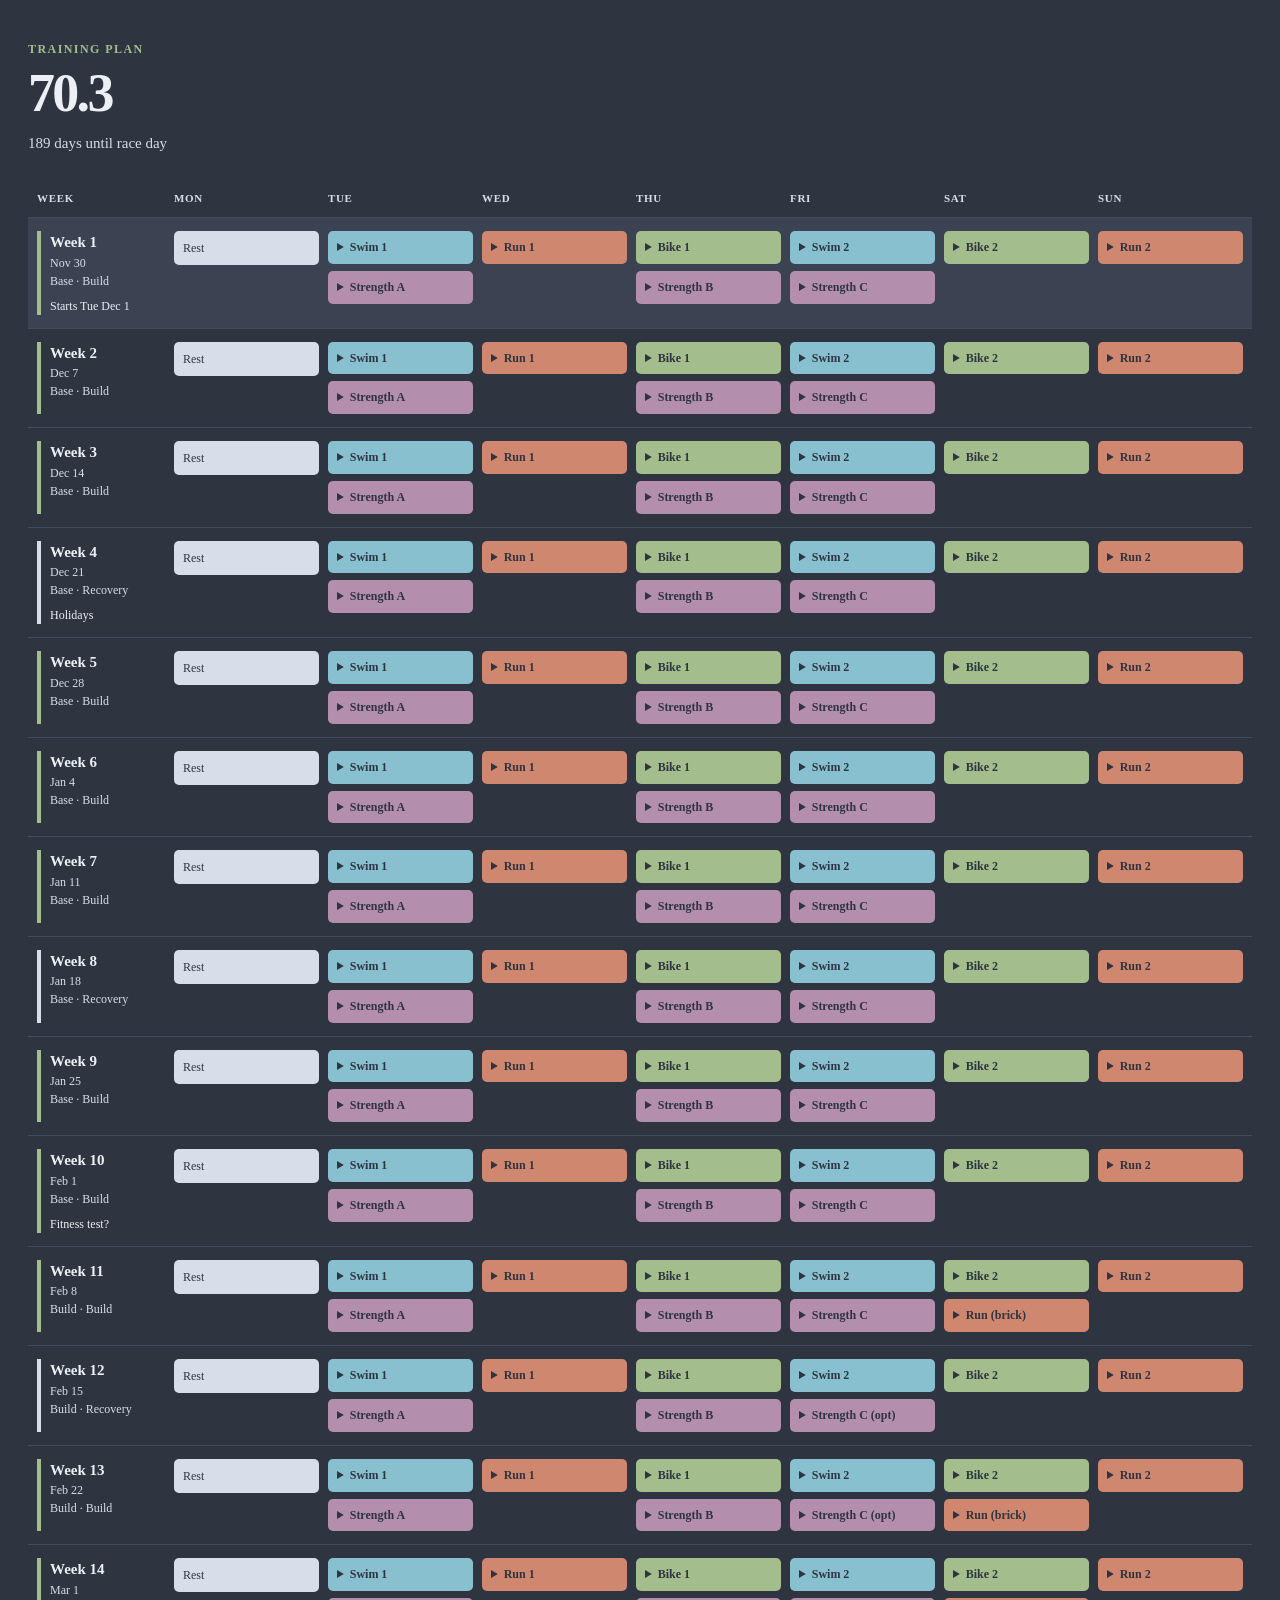
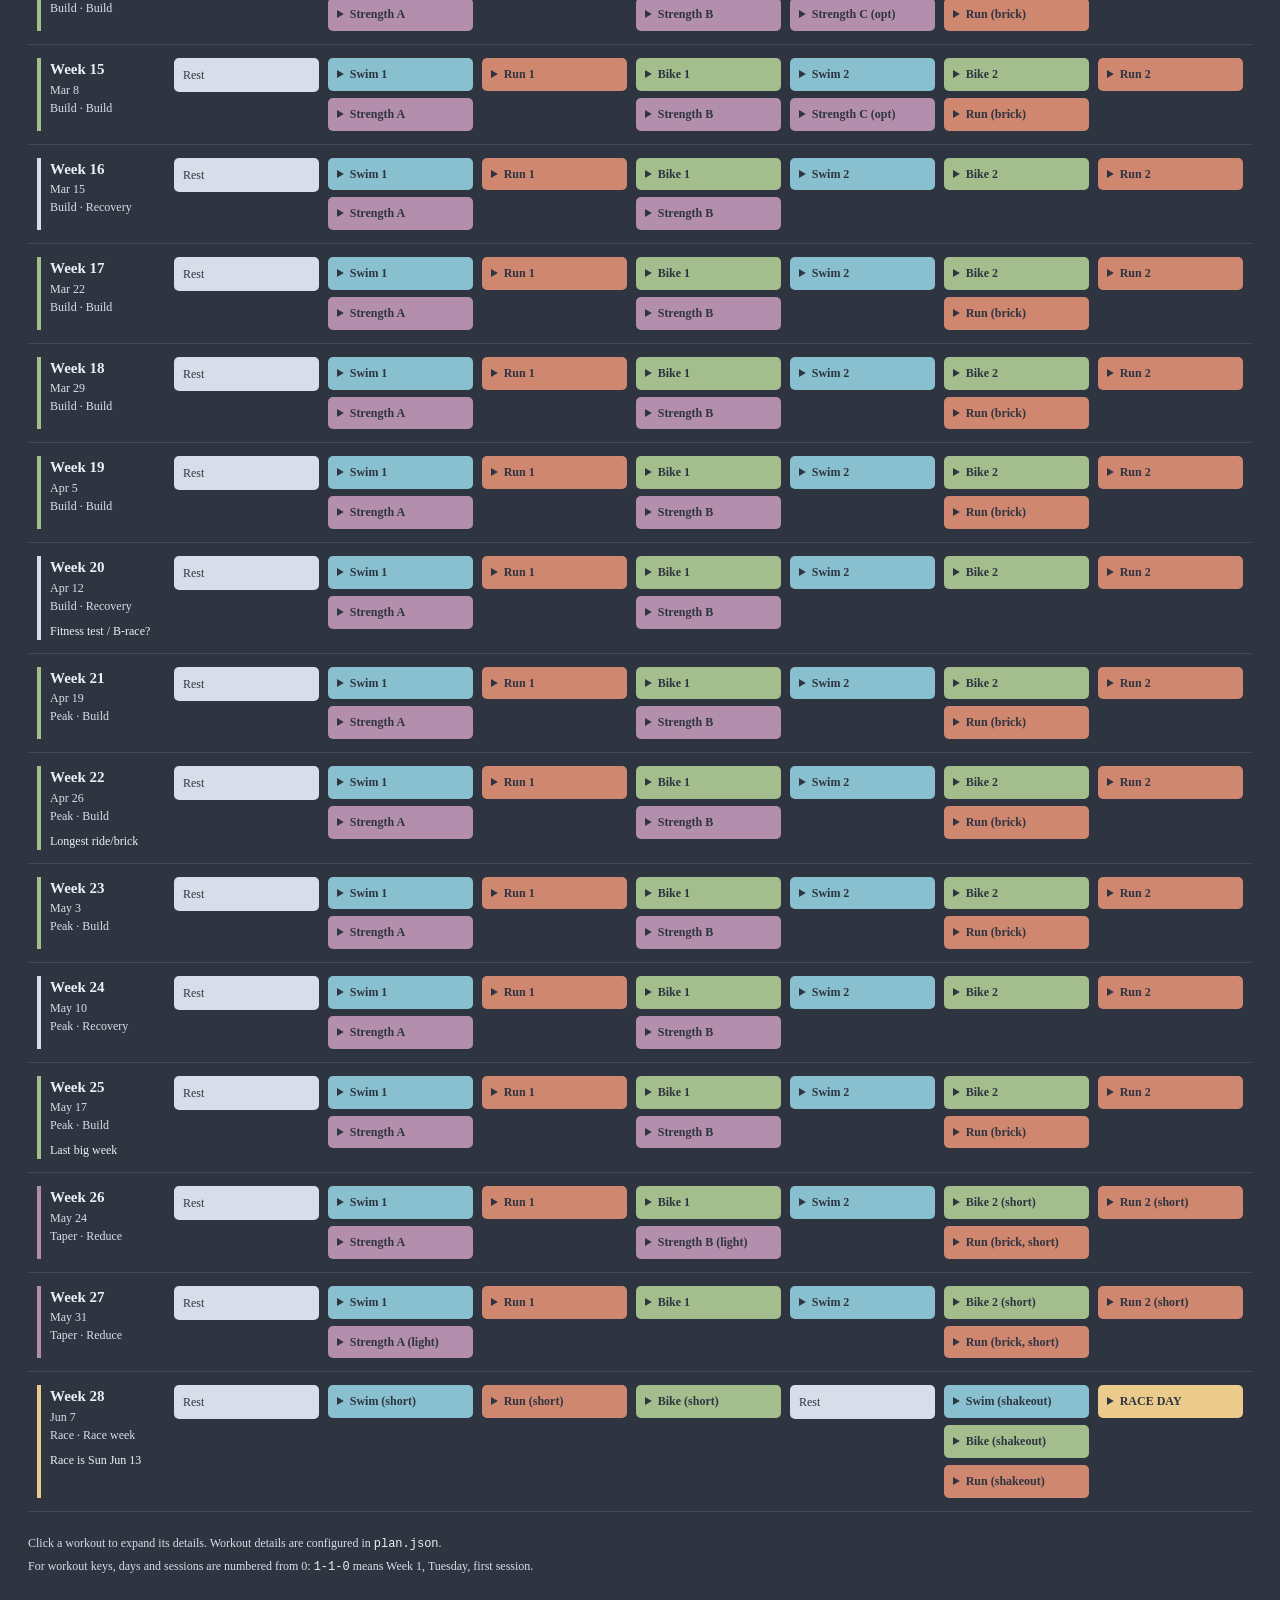
==== triathlon/index.html @ dd77b483 "Removed .html parts and used proper routing" ====
<!doctype html>
<html lang="en">
<head>
  <meta charset="utf-8">
  <meta name="viewport" content="width=device-width, initial-scale=1">
  <meta name="theme-color" content="#2E3440">
  <title>70.3 Training Plan</title>
  <link rel="stylesheet" href="styles.css">
  <script src="app.js" defer></script>
</head>
<body>
  <main class="page">
    <header class="page-header">
      <p class="eyebrow">Training plan</p>
      <h1>70.3</h1>
      <p class="summary" id="summary"></p>
    </header>

    <div class="plan-scroll">
      <div class="weekdays" aria-hidden="true">
        <span>Week</span>
        <span>Mon</span><span>Tue</span><span>Wed</span>
        <span>Thu</span><span>Fri</span><span>Sat</span><span>Sun</span>
      </div>
      <div id="plan"></div>
    </div>

    <footer>
      <p>Click a workout to expand its details. Workout details are configured in <code>plan.json</code>.</p>
      <p>For workout keys, days and sessions are numbered from 0: <code>1-1-0</code> means Week 1, Tuesday, first session.</p>
    </footer>
  </main>
</body>
</html>
---- triathlon/styles.css ----
:root {
  color-scheme: dark;

  /* Dark Nord page colours */
  --bg: #2E3440;
  --ink: #ECEFF4;
  --muted: #D8DEE9;
  --line: #434C5E;
  --current-week: #3B4252;

  /* Nord colours for week-load indicators */
  --week-build: #A3BE8C;
  --week-recovery: #D8DEE9;
  --week-taper: #B48EAD;
  --week-race: #EBCB8B;

  /* Official Nord session colours */
  --swim: #88C0D0;
  --bike: #A3BE8C;
  --run: #D08770;
  --strength: #B48EAD;
  --rest: #D8DEE9;
  --race: #EBCB8B;

  font-family: "IBM Plex Sans";
}

* {
  box-sizing: border-box;
}

body {
  margin: 0;
  background: var(--bg);
  color: var(--ink);
  font-size: 14px;
  line-height: 1.5;
}

.page {
  width: min(1360px, 100%);
  margin-inline: auto;
  padding: 40px 28px 48px;
}

.page-header {
  margin-bottom: 24px;
}

.eyebrow {
  margin: 0 0 8px;
  color: var(--week-build);
  font-size: 12px;
  font-weight: 700;
  letter-spacing: .12em;
  text-transform: uppercase;
}

h1 {
  margin: 0;
  font-size: clamp(38px, 6vw, 54px);
  letter-spacing: -.05em;
  line-height: 1;
}

.summary {
  margin: 12px 0 0;
  color: var(--muted);
  font-size: 15px;
}

.legend {
  display: flex;
  flex-wrap: wrap;
  gap: 10px 18px;
  padding: 14px 0;
  border-top: 1px solid var(--line);
  border-bottom: 1px solid var(--line);
}

.session-legend {
  border-top: 0;
  padding-top: 12px;
}

.legend span {
  display: inline-flex;
  align-items: center;
  gap: 7px;
  color: var(--muted);
  font-size: 13px;
}

.swatch {
  width: 10px;
  height: 10px;
  border-radius: 3px;
}

.swatch.week-build { background: var(--week-build); }
.swatch.week-recovery { background: var(--week-recovery); }
.swatch.week-taper { background: var(--week-taper); }
.swatch.week-race { background: var(--week-race); }

.swatch.swim { background: var(--swim); }
.swatch.bike { background: var(--bike); }
.swatch.run { background: var(--run); }
.swatch.strength { background: var(--strength); }
.swatch.rest { background: var(--rest); }
.swatch.race { background: var(--race); }

.plan-scroll {
  margin-top: 8px;
}

.weekdays,
.week-row {
  display: grid;
  grid-template-columns: 128px repeat(7, minmax(0, 1fr));
  gap: 9px;
}

.weekdays {
  position: sticky;
  top: 0;
  z-index: 1;
  padding: 11px 9px;
  border-bottom: 1px solid var(--line);
  background: var(--bg);
  color: var(--muted);
  font-size: 11px;
  font-weight: 700;
  letter-spacing: .06em;
  text-transform: uppercase;
}

.week-row {
  padding: 13px 9px;
  border-bottom: 1px solid var(--line);
}

.week-row.current {
  background: var(--current-week);
}

.week-meta {
  min-width: 0;
  padding-left: 9px;
  border-left: 4px solid var(--week-colour, var(--line));
}

.week-number {
  display: block;
  font-size: 15px;
  font-weight: 750;
}

.week-date,
.week-phase {
  display: block;
  color: var(--muted);
  font-size: 12px;
}

.week-note {
  display: block;
  margin-top: 7px;
  color: var(--ink);
  font-size: 12px;
  font-style: normal;
}

.day {
  min-width: 0;
}

.day-name {
  display: none;
}

/* Session cards retain Nord colours, with dark text for contrast. */
.session {
  display: block;
  margin-bottom: 7px;
  padding: 8px 9px;
  border: 0;
  border-radius: 5px;
  color: #2E3440;
  font-size: 12px;
}

.session:last-child {
  margin-bottom: 0;
}

.session.swim { background: var(--swim); }
.session.bike { background: var(--bike); }
.session.run { background: var(--run); }
.session.strength { background: var(--strength); }
.session.rest { background: var(--rest); }
.session.race { background: var(--race); }

details.session {
  cursor: pointer;
}

.session summary {
  font-weight: 700;
  line-height: 1.4;
  cursor: pointer;
}

.session summary:focus-visible {
  outline: 2px solid #81A1C1;
  outline-offset: 3px;
}

.session-details {
  margin-top: 8px;
  padding-top: 7px;
  border-top: 1px solid rgb(46 52 64 / 25%);
  font-size: 11px;
  white-space: pre-wrap;
}

.detail {
  margin: 3px 0;
}

.detail strong {
  font-weight: 700;
}

.no-details {
  margin: 3px 0;
  font-style: italic;
}

footer {
  margin-top: 22px;
  color: var(--muted);
  font-size: 12px;
}

footer p {
  margin: 4px 0;
}

code {
  color: var(--ink);
}

@media (max-width: 1050px) and (min-width: 701px) {
  .plan-scroll {
    overflow-x: auto;
  }

  .weekdays,
  .week-row {
    min-width: 960px;
  }
}

@media (max-width: 700px) {
  .page {
    padding: 30px 16px 38px;
  }

  .weekdays {
    display: none;
  }

  .week-row {
    grid-template-columns: 1fr;
    gap: 10px;
    margin-bottom: 14px;
    padding: 13px;
    border: 1px solid var(--line);
    border-radius: 8px;
    background: #333A47;
  }

  .week-row.current {
    background: var(--current-week);
  }

  .week-meta {
    display: grid;
    grid-template-columns: auto auto 1fr;
    align-items: baseline;
    gap: 5px 9px;
  }

  .week-note {
    grid-column: 1 / -1;
    margin-top: 0;
  }

  .day {
    display: grid;
    grid-template-columns: 48px minmax(0, 1fr);
    gap: 8px;
    align-items: start;
    padding-top: 8px;
    border-top: 1px solid var(--line);
  }

  .day-name {
    display: block;
    padding-top: 7px;
    color: var(--muted);
    font-size: 12px;
    font-weight: 650;
  }
}
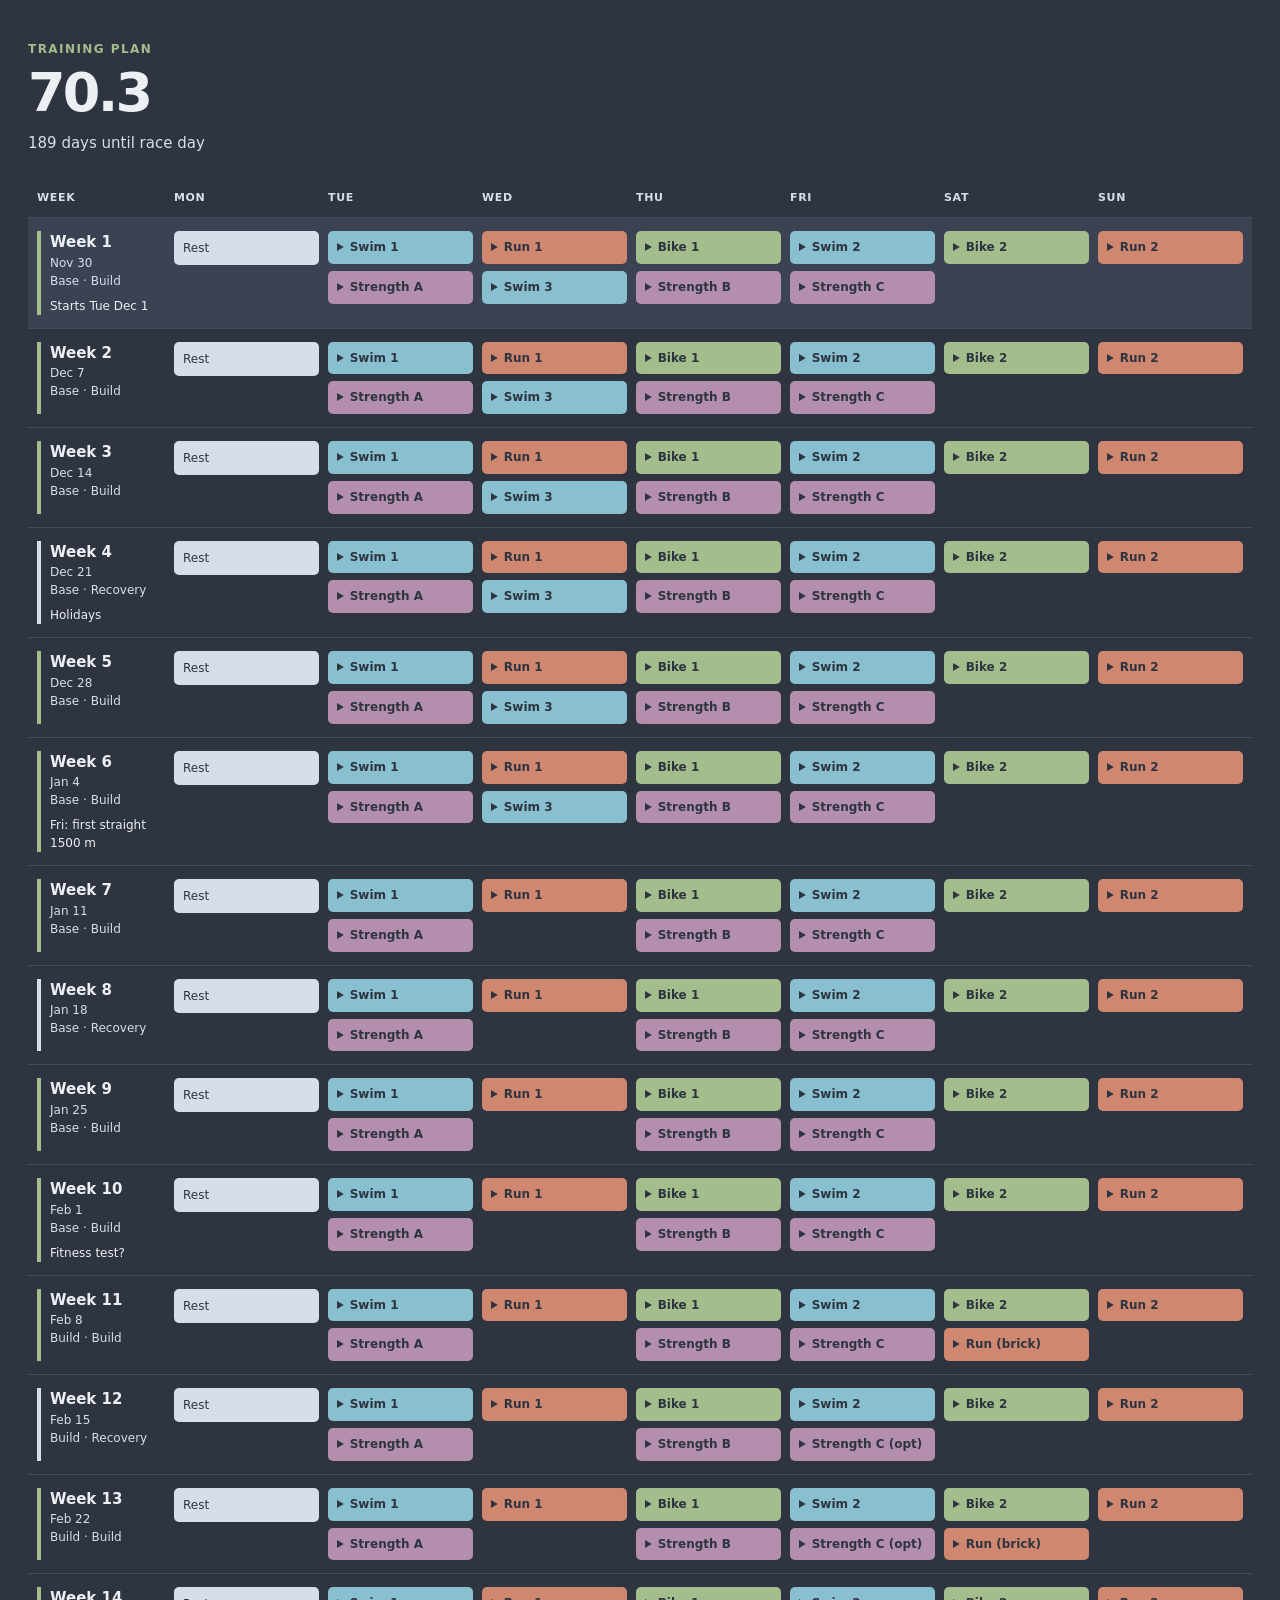
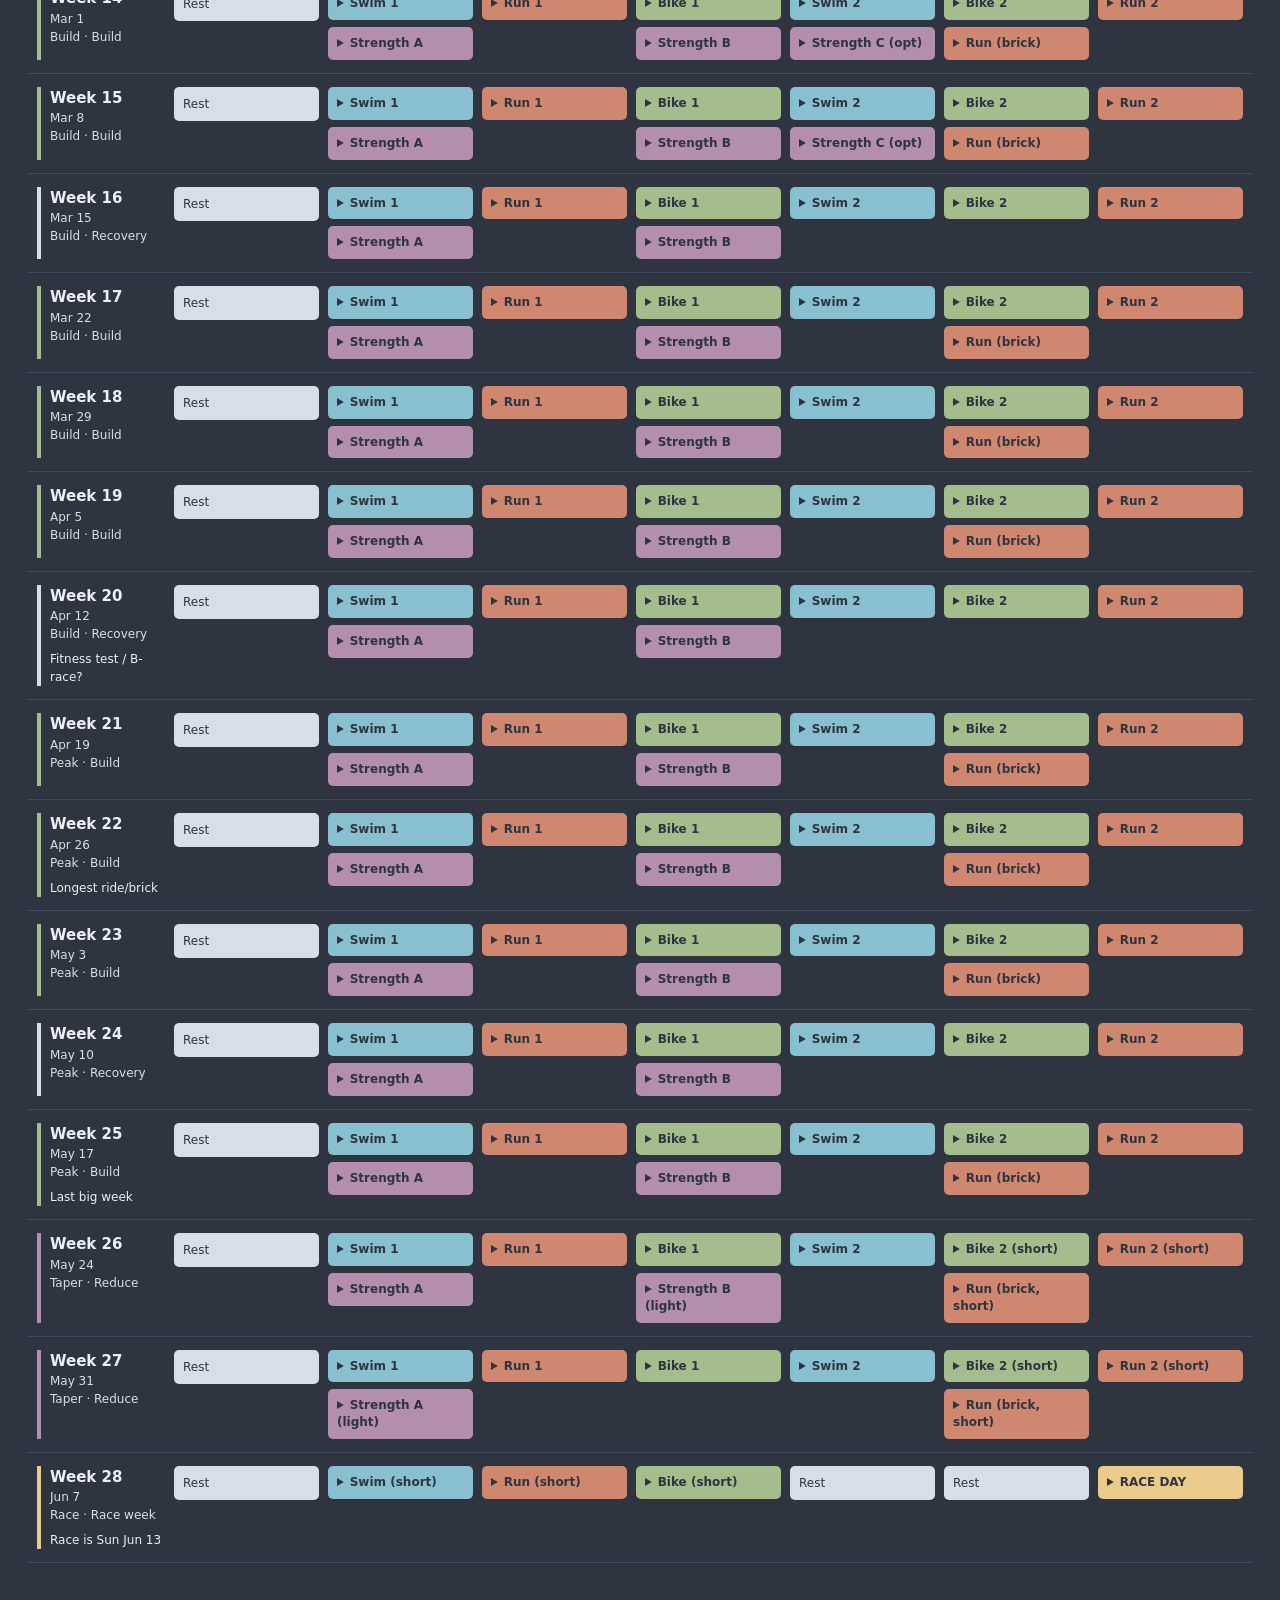
==== commit 94a29947: "updated swim block and formatting" ====
--- a/triathlon/index.html
+++ b/triathlon/index.html
@@ -25,10 +25,6 @@
       <div id="plan"></div>
     </div>
 
-    <footer>
-      <p>Click a workout to expand its details. Workout details are configured in <code>plan.json</code>.</p>
-      <p>For workout keys, days and sessions are numbered from 0: <code>1-1-0</code> means Week 1, Tuesday, first session.</p>
-    </footer>
   </main>
 </body>
 </html>
--- a/triathlon/styles.css
+++ b/triathlon/styles.css
@@ -22,7 +22,7 @@
   --rest: #D8DEE9;
   --race: #EBCB8B;
 
-  font-family: "IBM Plex Sans";
+  font-family: "IBM Plex Sans", system-ui, -apple-system, "Segoe UI", sans-serif;
 }
 
 * {
@@ -135,6 +135,9 @@
 }
 
 .week-row {
+  /* Keeps a week clear of the sticky weekday header when scrolled into view.
+     The header is about 40px tall: 11px padding x2, one 11px line, 1px border. */
+  scroll-margin-top: 40px;
   padding: 13px 9px;
   border-bottom: 1px solid var(--line);
 }
@@ -271,6 +274,8 @@
   }
 
   .week-row {
+    /* The weekday header is hidden here, so only leave a small gap. */
+    scroll-margin-top: 12px;
     grid-template-columns: 1fr;
     gap: 10px;
     margin-bottom: 14px;
@@ -312,4 +317,5 @@
     font-size: 12px;
     font-weight: 650;
   }
-}
+
+}
